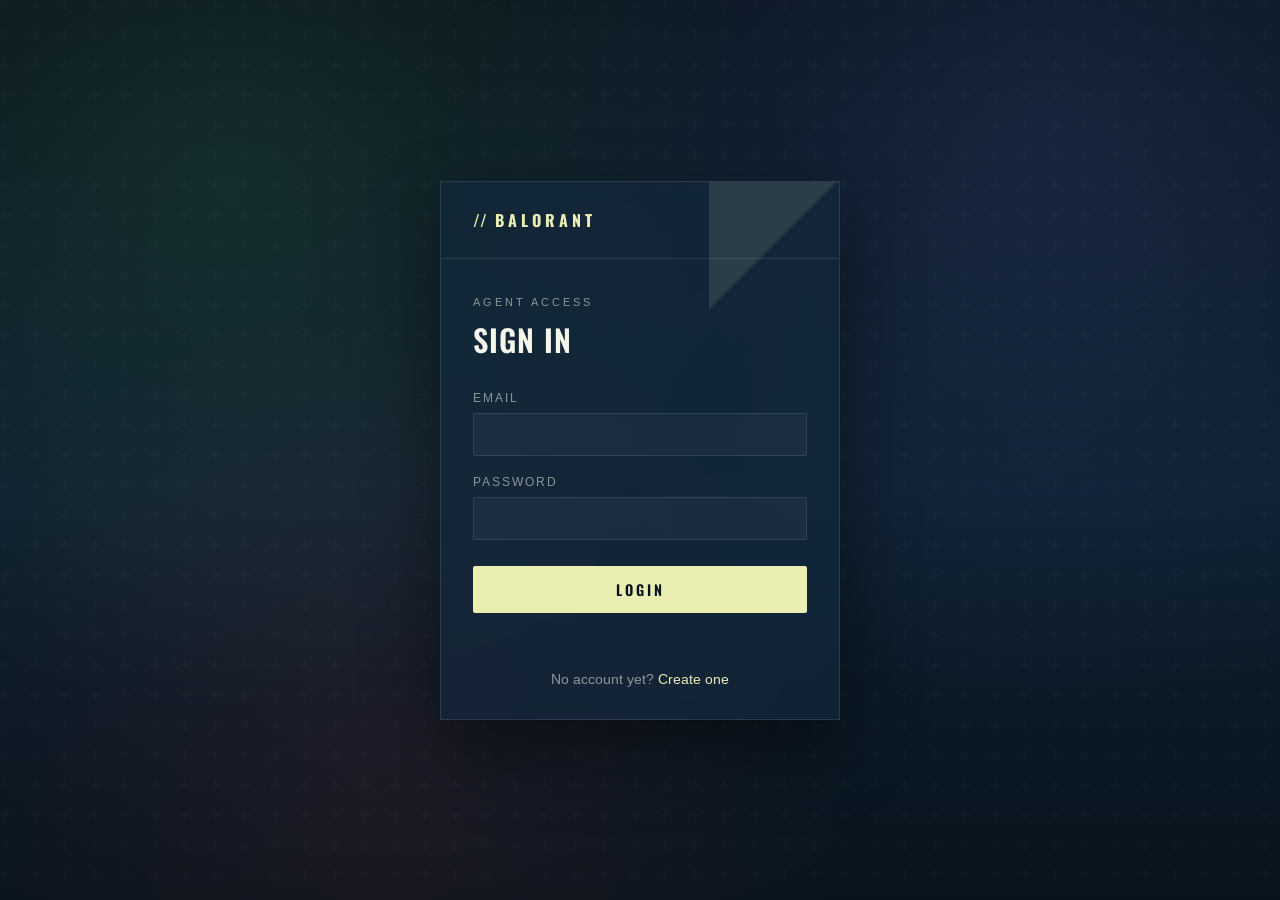
==== frontend/login.html @ c876bd23 "first commit" ====
<!DOCTYPE html>
<html lang="en">
<head>
  <meta charset="UTF-8">
  <meta name="viewport" content="width=device-width, initial-scale=1.0">
  <title>Sign In</title>
  <link rel="preconnect" href="https://fonts.googleapis.com">
  <link rel="preconnect" href="https://fonts.gstatic.com" crossorigin>
  <link href="https://fonts.googleapis.com/css2?family=Oswald:wght@400;500;600;700&family=Arimo:wght@400;500;700&display=swap" rel="stylesheet">
  <link rel="stylesheet" href="login.css">
</head>
<body>

  <div class="bg-glow"></div>
  <div class="bg-grid"></div>

  <main class="panel">
    <div class="panel__slash"></div>

    <div class="panel__brand">
      <span class="panel__brand-mark">//</span>
      <span class="panel__brand-name">BALORANT</span>
    </div>

    <div class="panel__body">

      <section class="view" id="loginView">
        <p class="view__eyebrow">Agent Access</p>
        <h1 class="view__title">Sign In</h1>

        <form id="loginForm" novalidate>
          <div class="field">
            <label for="email">Email</label>
            <input type="email" id="email" autocomplete="email" required>
          </div>

          <div class="field">
            <label for="password">Password</label>
            <input type="password" id="password" autocomplete="current-password" required>
          </div>

          <button type="submit" class="btn">
            <span>Login</span>
          </button>

          <p class="msg" id="message"></p>
        </form>

        <p class="switch">No account yet? <a href="#" id="showRegister">Create one</a></p>
      </section>

      <section class="view hidden" id="registerView">
        <p class="view__eyebrow">New Recruit</p>
        <h1 class="view__title">Create Account</h1>

        <form id="registerForm" novalidate>
          <div class="field">
            <label for="name">Name</label>
            <input type="text" id="name" autocomplete="name">
          </div>

          <div class="field">
            <label for="regEmail">Email</label>
            <input type="email" id="regEmail" autocomplete="email">
          </div>

          <div class="field">
            <label for="regPassword">Password</label>
            <input type="password" id="regPassword" autocomplete="new-password">
          </div>

          <button type="submit" class="btn">
            <span>Register</span>
          </button>

          <p class="msg" id="registerMessage"></p>
        </form>

        <p class="switch">Already an agent? <a href="#" id="showLogin">Sign in</a></p>
      </section>

    </div>
  </main>

  <script src="app.js"></script>
</body>
</html>
---- frontend/login.css ----
* {
  box-sizing: border-box;
  margin: 0;
  padding: 0;
}

:root {
  --ink: #0d1f2f;
  --ink-deep: #08141d;
  --panel: #13293d;
  --line: rgba(255, 255, 255, 0.1);
  --accent: #eaeeb2;
  --accent-dim: rgba(234, 238, 178, 0.6);
  --danger: #ff4655;
  --text: #f4f6ea;
  --text-dim: rgba(244, 246, 234, 0.55);
}

html, body {
  height: 100%;
}

body {
  font-family: "Arimo", sans-serif;
  background: var(--ink);
  color: var(--text);
  min-height: 100vh;
  display: flex;
  align-items: center;
  justify-content: center;
  position: relative;
  overflow: hidden;
  padding: 24px;
}

/* ===== Ambient background ===== */
.bg-glow {
  position: fixed;
  inset: 0;
  z-index: 0;
  background:
    radial-gradient(circle at 18% 20%, rgba(122, 229, 130, 0.10), transparent 42%),
    radial-gradient(circle at 82% 15%, rgba(120, 139, 255, 0.12), transparent 45%),
    radial-gradient(circle at 30% 85%, rgba(255, 70, 85, 0.08), transparent 40%),
    linear-gradient(180deg, var(--ink-deep) 0%, var(--ink) 55%, var(--ink-deep) 100%);
}

.bg-grid {
  position: fixed;
  inset: 0;
  z-index: 0;
  opacity: 0.5;
  background-image: url("data:image/svg+xml,%3Csvg width='60' height='60' viewBox='0 0 60 60' xmlns='http://www.w3.org/2000/svg'%3E%3Cg fill='none' fill-rule='evenodd'%3E%3Cg fill='%23ffffff' fill-opacity='0.035'%3E%3Cpath d='M36 34v-4h-2v4h-4v2h4v4h2v-4h4v-2h-4zm0-30V0h-2v4h-4v2h4v4h2V6h4V4h-4zM6 34v-4H4v4H0v2h4v4h2v-4h4v-2H6zM6 4V0H4v4H0v2h4v4h2V6h4V4H6z'/%3E%3C/g%3E%3C/g%3E%3C/svg%3E");
}

/* ===== Panel ===== */
.panel {
  position: relative;
  z-index: 1;
  width: 400px;
  max-width: 100%;
  background: rgba(19, 41, 61, 0.7);
  border: 1px solid var(--line);
  backdrop-filter: blur(10px);
  box-shadow: 0 30px 70px rgba(0, 0, 0, 0.45);
  overflow: hidden;
}

.panel__slash {
  position: absolute;
  top: 0;
  right: 0;
  width: 130px;
  height: 130px;
  background: linear-gradient(135deg, var(--accent) 0%, var(--accent) 48%, transparent 50%);
  opacity: 0.12;
  pointer-events: none;
}

.panel__brand {
  position: relative;
  padding: 26px 32px;
  display: flex;
  align-items: baseline;
  gap: 8px;
  border-bottom: 1px solid var(--line);
}

.panel__brand-mark {
  font-family: "Oswald", sans-serif;
  color: var(--accent);
  font-weight: 700;
  font-size: 1rem;
}

.panel__brand-name {
  font-family: "Oswald", sans-serif;
  font-weight: 700;
  letter-spacing: 4px;
  font-size: 1rem;
  color: var(--accent);
  text-transform: uppercase;
}

.panel__body {
  position: relative;
  padding: 36px 32px 32px;
}

/* ===== Views ===== */
.view.hidden {
  display: none;
}

.view__eyebrow {
  font-family: "Arimo", sans-serif;
  letter-spacing: 3px;
  text-transform: uppercase;
  font-size: 0.7rem;
  color: var(--text-dim);
  margin-bottom: 8px;
}

.view__title {
  font-family: "Oswald", sans-serif;
  font-weight: 600;
  font-size: 1.9rem;
  letter-spacing: 1px;
  text-transform: uppercase;
  color: var(--text);
  margin-bottom: 28px;
}

/* ===== Form ===== */
.field {
  margin-bottom: 18px;
}

.field label {
  display: block;
  font-family: "Arimo", sans-serif;
  font-size: 0.72rem;
  letter-spacing: 2px;
  text-transform: uppercase;
  color: var(--text-dim);
  margin-bottom: 8px;
}

.field input {
  width: 100%;
  padding: 12px 14px;
  background: rgba(255, 255, 255, 0.04);
  border: 1px solid var(--line);
  border-radius: 2px;
  color: var(--text);
  font-family: "Arimo", sans-serif;
  font-size: 0.95rem;
  transition: border-color 0.2s ease, background 0.2s ease;
}

.field input::placeholder {
  color: rgba(244, 246, 234, 0.3);
}

.field input:focus {
  outline: none;
  border-color: var(--accent);
  background: rgba(234, 238, 178, 0.06);
}

.btn {
  position: relative;
  width: 100%;
  margin-top: 8px;
  padding: 13px;
  background: var(--accent);
  border: none;
  border-radius: 2px;
  color: var(--ink-deep);
  font-family: "Oswald", sans-serif;
  font-weight: 600;
  font-size: 0.9rem;
  letter-spacing: 3px;
  text-transform: uppercase;
  cursor: pointer;
  transition: transform 0.15s ease, box-shadow 0.15s ease, background 0.15s ease;
}

.btn:hover {
  background: #f4f8c9;
  box-shadow: 0 8px 24px rgba(234, 238, 178, 0.25);
}

.btn:active {
  transform: scale(0.97);
}

.msg {
  min-height: 20px;
  margin-top: 14px;
  font-size: 0.85rem;
  color: var(--danger);
  text-align: center;
}

.msg.success {
  color: #7ae582;
}

.switch {
  margin-top: 24px;
  text-align: center;
  font-size: 0.85rem;
  color: var(--text-dim);
}

.switch a {
  color: var(--accent);
  text-decoration: none;
  font-weight: 500;
  border-bottom: 1px solid transparent;
  transition: border-color 0.2s ease;
}

.switch a:hover {
  border-color: var(--accent);
}

@media screen and (max-width: 460px) {
  .panel__body {
    padding: 28px 22px 26px;
  }
  .view__title {
    font-size: 1.6rem;
  }
}
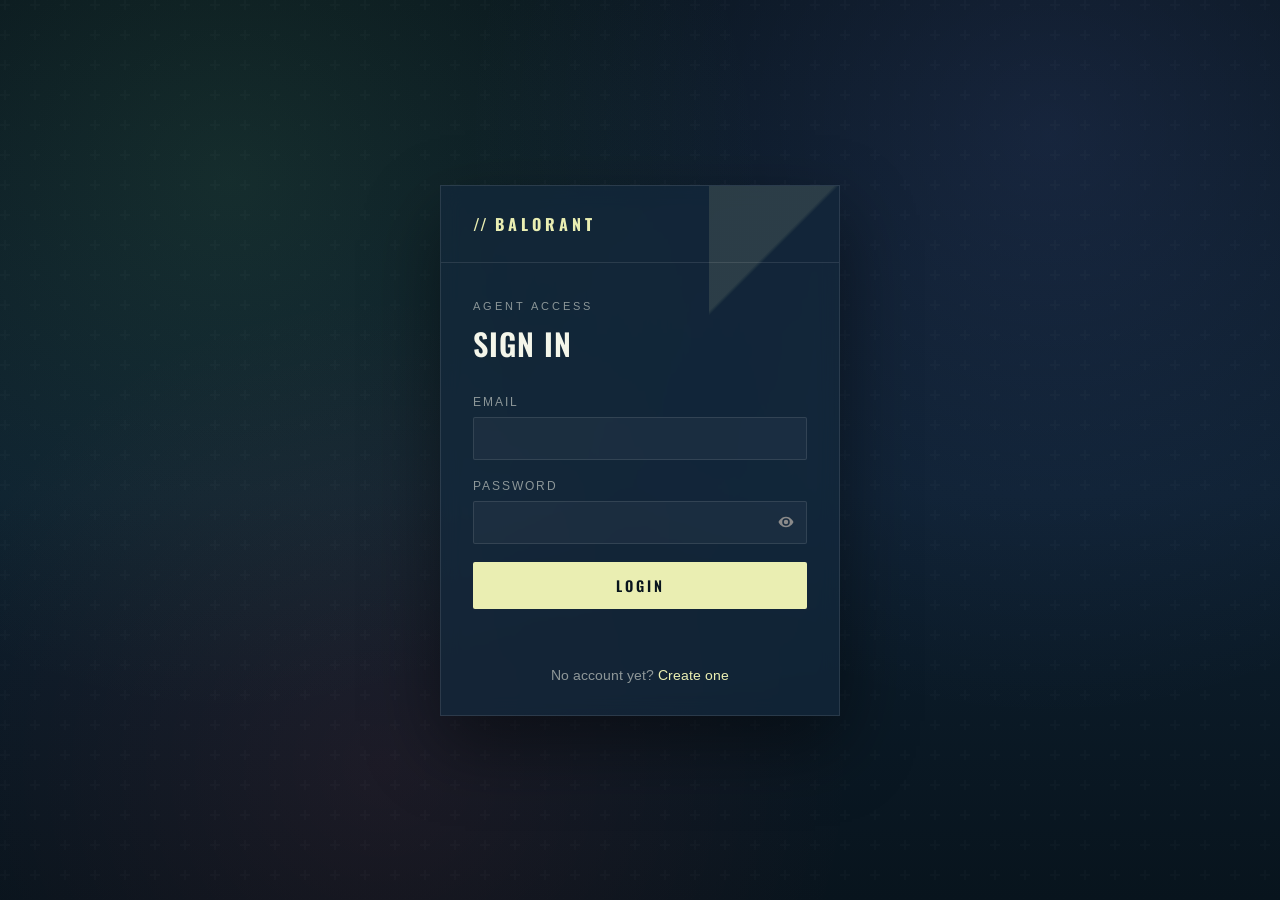
==== commit 8367c517: "Login issue fixed" ====
--- a/frontend/login.html
+++ b/frontend/login.html
@@ -22,7 +22,7 @@
       <span class="panel__brand-name">BALORANT</span>
     </div>
 
-    <div class="panel__body">
+    <div class="panel__body" id="panelBody">
 
       <section class="view" id="loginView">
         <p class="view__eyebrow">Agent Access</p>
@@ -36,11 +36,18 @@
 
           <div class="field">
             <label for="password">Password</label>
-            <input type="password" id="password" autocomplete="current-password" required>
+            <div class="password-wrap">
+              <input type="password" id="password" autocomplete="current-password" required>
+              <button type="button" class="eye-btn" data-target="password" aria-label="Show password">
+                <svg class="eye-open" viewBox="0 0 24 24" width="18" height="18"><path fill="currentColor" d="M12 5c-7 0-10 7-10 7s3 7 10 7 10-7 10-7-3-7-10-7zm0 12a5 5 0 1 1 0-10 5 5 0 0 1 0 10zm0-2a3 3 0 1 0 0-6 3 3 0 0 0 0 6z"/></svg>
+                <svg class="eye-closed hidden" viewBox="0 0 24 24" width="18" height="18"><path fill="currentColor" d="M3.28 2.22 2.22 3.28l3.02 3.02C3.1 7.98 1.5 10 1.5 10s3 7 10.5 7c1.9 0 3.5-.44 4.83-1.1l3.17 3.17 1.06-1.06L3.28 2.22zM12 15.5a5.5 5.5 0 0 1-5.5-5.5c0-.9.23-1.74.63-2.48l1.5 1.5a3.5 3.5 0 0 0 4.85 4.85l1.5 1.5c-.74.4-1.58.63-2.48.63zM12 4.5c1.9 0 3.5.44 4.83 1.1l-1.5 1.5A5.48 5.48 0 0 0 12 6.5a5.44 5.44 0 0 0-1.6.24l-1.6-1.6C9.5 4.7 10.7 4.5 12 4.5z"/></svg>
+              </button>
+            </div>
           </div>
 
-          <button type="submit" class="btn">
-            <span>Login</span>
+          <button type="submit" class="btn" id="loginBtn">
+            <span class="btn-text">Login</span>
+            <span class="spinner hidden"></span>
           </button>
 
           <p class="msg" id="message"></p>
@@ -66,11 +73,29 @@
 
           <div class="field">
             <label for="regPassword">Password</label>
-            <input type="password" id="regPassword" autocomplete="new-password">
+            <div class="password-wrap">
+              <input type="password" id="regPassword" autocomplete="new-password">
+              <button type="button" class="eye-btn" data-target="regPassword" aria-label="Show password">
+                <svg class="eye-open" viewBox="0 0 24 24" width="18" height="18"><path fill="currentColor" d="M12 5c-7 0-10 7-10 7s3 7 10 7 10-7 10-7-3-7-10-7zm0 12a5 5 0 1 1 0-10 5 5 0 0 1 0 10zm0-2a3 3 0 1 0 0-6 3 3 0 0 0 0 6z"/></svg>
+                <svg class="eye-closed hidden" viewBox="0 0 24 24" width="18" height="18"><path fill="currentColor" d="M3.28 2.22 2.22 3.28l3.02 3.02C3.1 7.98 1.5 10 1.5 10s3 7 10.5 7c1.9 0 3.5-.44 4.83-1.1l3.17 3.17 1.06-1.06L3.28 2.22zM12 15.5a5.5 5.5 0 0 1-5.5-5.5c0-.9.23-1.74.63-2.48l1.5 1.5a3.5 3.5 0 0 0 4.85 4.85l1.5 1.5c-.74.4-1.58.63-2.48.63zM12 4.5c1.9 0 3.5.44 4.83 1.1l-1.5 1.5A5.48 5.48 0 0 0 12 6.5a5.44 5.44 0 0 0-1.6.24l-1.6-1.6C9.5 4.7 10.7 4.5 12 4.5z"/></svg>
+              </button>
+            </div>
           </div>
 
-          <button type="submit" class="btn">
-            <span>Register</span>
+          <div class="field">
+            <label for="regConfirmPassword">Confirm Password</label>
+            <div class="password-wrap">
+              <input type="password" id="regConfirmPassword" autocomplete="new-password">
+              <button type="button" class="eye-btn" data-target="regConfirmPassword" aria-label="Show password">
+                <svg class="eye-open" viewBox="0 0 24 24" width="18" height="18"><path fill="currentColor" d="M12 5c-7 0-10 7-10 7s3 7 10 7 10-7 10-7-3-7-10-7zm0 12a5 5 0 1 1 0-10 5 5 0 0 1 0 10zm0-2a3 3 0 1 0 0-6 3 3 0 0 0 0 6z"/></svg>
+                <svg class="eye-closed hidden" viewBox="0 0 24 24" width="18" height="18"><path fill="currentColor" d="M3.28 2.22 2.22 3.28l3.02 3.02C3.1 7.98 1.5 10 1.5 10s3 7 10.5 7c1.9 0 3.5-.44 4.83-1.1l3.17 3.17 1.06-1.06L3.28 2.22zM12 15.5a5.5 5.5 0 0 1-5.5-5.5c0-.9.23-1.74.63-2.48l1.5 1.5a3.5 3.5 0 0 0 4.85 4.85l1.5 1.5c-.74.4-1.58.63-2.48.63zM12 4.5c1.9 0 3.5.44 4.83 1.1l-1.5 1.5A5.48 5.48 0 0 0 12 6.5a5.44 5.44 0 0 0-1.6.24l-1.6-1.6C9.5 4.7 10.7 4.5 12 4.5z"/></svg>
+              </button>
+            </div>
+          </div>
+
+          <button type="submit" class="btn" id="registerBtn">
+            <span class="btn-text">Register</span>
+            <span class="spinner hidden"></span>
           </button>
 
           <p class="msg" id="registerMessage"></p>
--- a/frontend/login.css
+++ b/frontend/login.css
@@ -226,6 +226,84 @@
   border-color: var(--accent);
 }
 
+/* Password show/hide */
+.password-wrap {
+  position: relative;
+}
+.password-wrap input {
+  width: 100%;
+  padding-right: 40px;
+}
+.eye-btn {
+  position: absolute;
+  right: 8px;
+  top: 50%;
+  transform: translateY(-50%);
+  background: none;
+  border: none;
+  cursor: pointer;
+  color: #8a8a8a;
+  padding: 4px;
+  display: flex;
+  align-items: center;
+  transition: color 0.2s ease;
+}
+.eye-btn:hover {
+  color: #ffffff;
+}
+.hidden {
+  display: none;
+}
+
+/* View transition */
+.view {
+  transition: opacity 0.35s ease, transform 0.35s ease;
+  opacity: 1;
+  transform: translateX(0);
+}
+.view.hidden {
+  display: none;
+}
+.view.slide-out-left {
+  opacity: 0;
+  transform: translateX(-24px);
+}
+.view.slide-out-right {
+  opacity: 0;
+  transform: translateX(24px);
+}
+.view.slide-in {
+  animation: slideIn 0.35s ease forwards;
+}
+@keyframes slideIn {
+  from { opacity: 0; transform: translateX(24px); }
+  to   { opacity: 1; transform: translateX(0); }
+}
+
+/* Loading spinner on buttons */
+.btn {
+  position: relative;
+  display: flex;
+  align-items: center;
+  justify-content: center;
+  gap: 8px;
+}
+.btn:disabled {
+  opacity: 0.7;
+  cursor: not-allowed;
+}
+.spinner {
+  width: 16px;
+  height: 16px;
+  border: 2px solid rgba(255, 255, 255, 0.35);
+  border-top-color: #ffffff;
+  border-radius: 50%;
+  animation: spin 0.7s linear infinite;
+}
+@keyframes spin {
+  to { transform: rotate(360deg); }
+}
+
 @media screen and (max-width: 460px) {
   .panel__body {
     padding: 28px 22px 26px;
